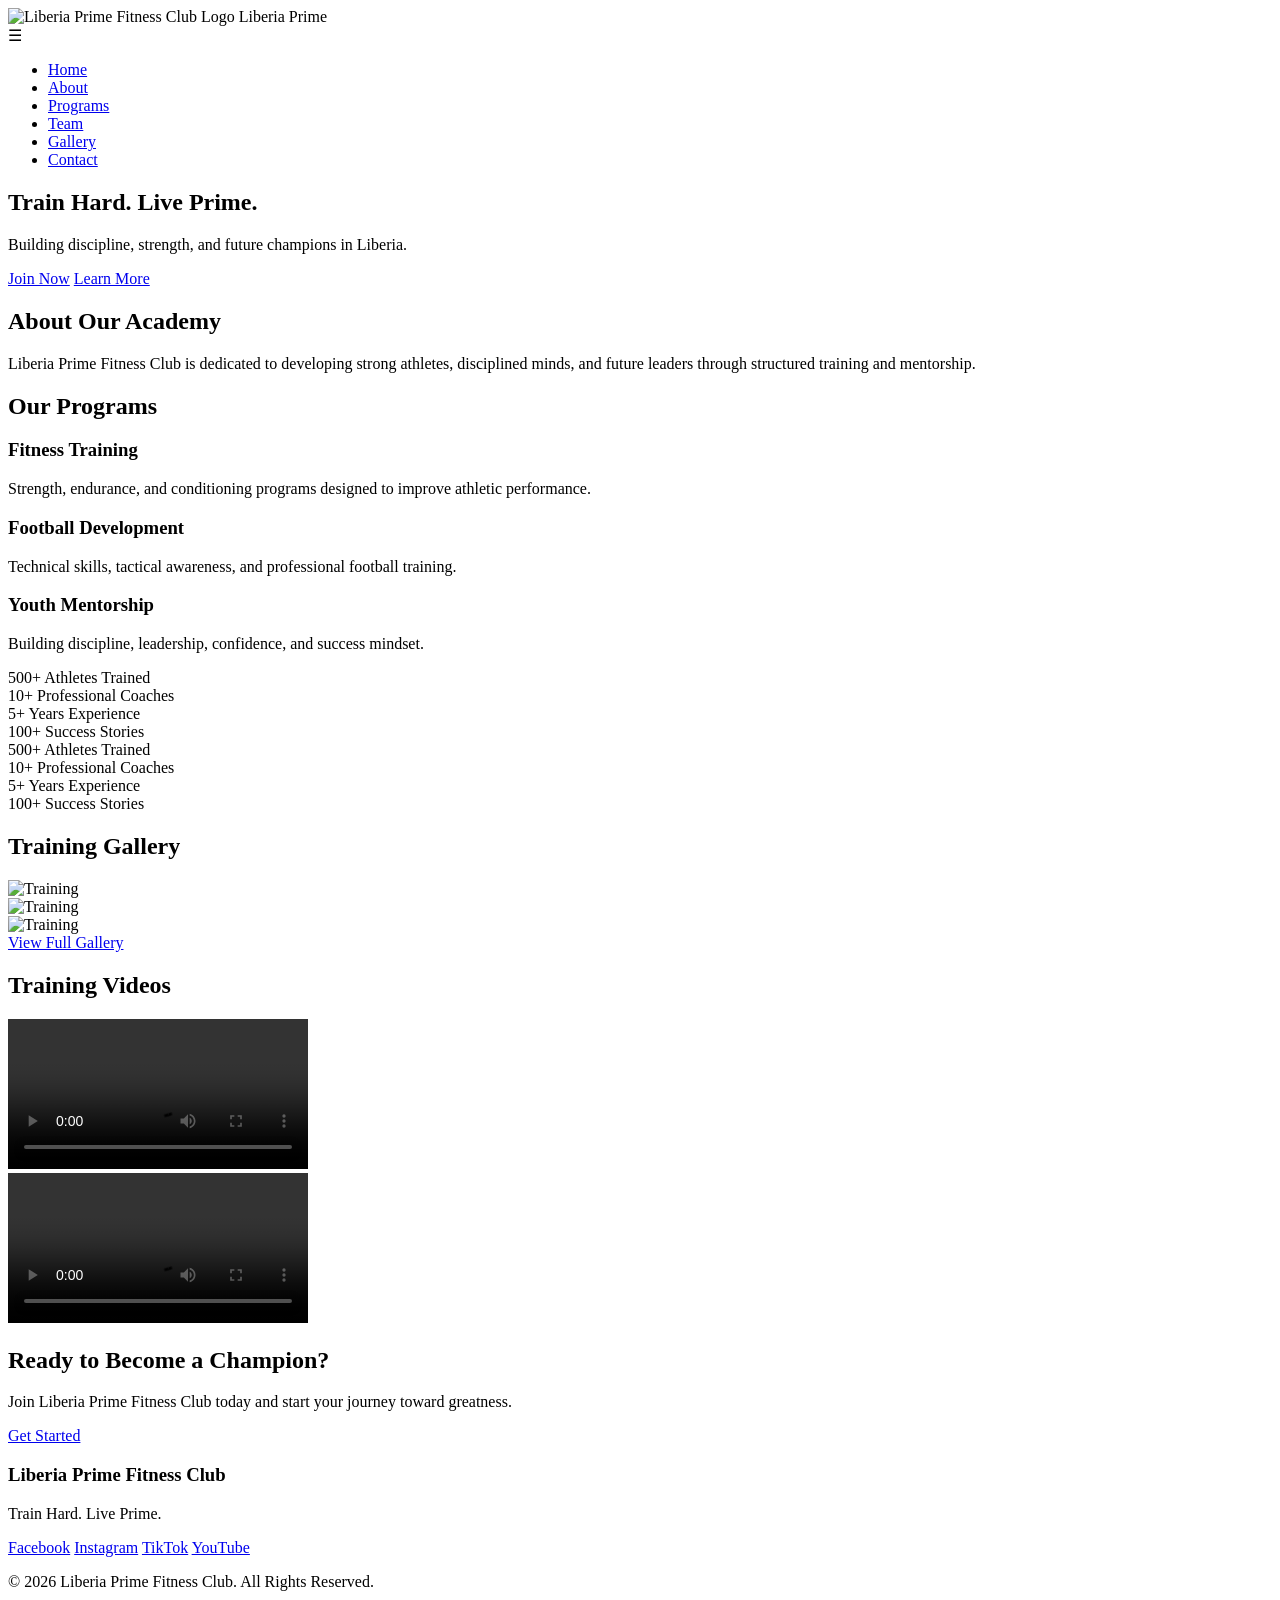
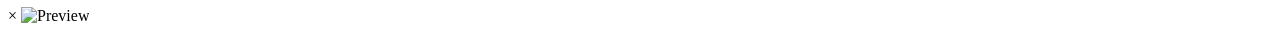
==== index.html @ 2d1aff64 "Add files via upload" ====
<!DOCTYPE html>
<html lang="en">

<head>
  <meta charset="UTF-8" />
  <meta name="viewport" content="width=device-width, initial-scale=1.0" />

  <meta name="description" content="Liberia Prime Fitness Club - Building discipline, strength, and future champions in Liberia." />

  <title>Liberia Prime Fitness Club</title>

  <link rel="stylesheet" href="css/style.css" />
</head>

<body>

  <!-- ================= NAVBAR ================= -->
  <header>
    <nav class="navbar">

      <div class="logo">
        <img src="assets/logo.png" alt="Liberia Prime Fitness Club Logo" />
        <span>Liberia Prime</span>
      </div>

      <div class="menu-toggle" id="menu-toggle">☰</div>

      <ul class="nav-links" id="nav-links">
        <li><a href="index.html" class="active">Home</a></li>
        <li><a href="pages/about.html">About</a></li>
        <li><a href="pages/services.html">Programs</a></li>
        <li><a href="pages/team.html">Team</a></li>
        <li><a href="pages/gallery.html">Gallery</a></li>
        <li><a href="pages/contact.html">Contact</a></li>
      </ul>

    </nav>
  </header>

  <!-- ================= HERO ================= -->
  <section class="hero">
    <div class="hero-content">
      <h1>Train Hard. Live Prime.</h1>
      <p>Building discipline, strength, and future champions in Liberia.</p>

      <div class="hero-buttons">
        <a href="pages/contact.html" class="btn">Join Now</a>
        <a href="pages/about.html" class="btn secondary">Learn More</a>
      </div>
    </div>
  </section>

  <!-- ================= ABOUT ================= -->
  <section class="about-preview">
    <h2>About Our Academy</h2>
    <p>
      Liberia Prime Fitness Club is dedicated to developing strong athletes,
      disciplined minds, and future leaders through structured training and mentorship.
    </p>
  </section>

  <!-- ================= PROGRAMS ================= -->
  <section class="programs">
    <h2>Our Programs</h2>

    <div class="program-cards">

      <div class="card">
        <h3>Fitness Training</h3>
        <p>Strength, endurance, and conditioning programs designed to improve athletic performance.</p>
      </div>

      <div class="card">
        <h3>Football Development</h3>
        <p>Technical skills, tactical awareness, and professional football training.</p>
      </div>

      <div class="card">
        <h3>Youth Mentorship</h3>
        <p>Building discipline, leadership, confidence, and success mindset.</p>
      </div>

    </div>
  </section>

  <!-- ================= STATS ================= -->
  <!-- ================= STATS TICKER ================= -->
<section class="stats-ticker">

  <div class="ticker-track">

    <div class="ticker-item">500+ Athletes Trained</div>
    <div class="ticker-item">10+ Professional Coaches</div>
    <div class="ticker-item">5+ Years Experience</div>
    <div class="ticker-item">100+ Success Stories</div>

    <!-- duplicate for smooth infinite loop -->
    <div class="ticker-item">500+ Athletes Trained</div>
    <div class="ticker-item">10+ Professional Coaches</div>
    <div class="ticker-item">5+ Years Experience</div>
    <div class="ticker-item">100+ Success Stories</div>

  </div>

</section>

  <!-- ================= GALLERY ================= -->
  <section class="programs">
    <h2>Training Gallery</h2>

    <div class="gallery-grid">

      <div class="gallery-item">
        <img src="images/gallery1.jpg" alt="Training" class="gallery-img">
      </div>

      <div class="gallery-item">
        <img src="images/gallery2.jpg" alt="Training" class="gallery-img">
      </div>

      <div class="gallery-item">
        <img src="images/gallery3.jpg" alt="Training" class="gallery-img">
      </div>

    </div>

    <div class="gallery-button">
      <a href="pages/gallery.html" class="btn">View Full Gallery</a>
    </div>
  </section>

  <!-- ================= VIDEOS ================= -->
  <section class="programs">
    <h2>Training Videos</h2>

    <div class="gallery-grid">

      <div class="gallery-item">
        <video controls>
          <source src="assets/videos/video1.mp4" type="video/mp4">
        </video>
      </div>

      <div class="gallery-item">
        <video controls>
          <source src="assets/videos/video2.mp4" type="video/mp4">
        </video>
      </div>

    </div>
  </section>

  <!-- ================= CTA ================= -->
  <section class="cta">
    <h2>Ready to Become a Champion?</h2>
    <p>Join Liberia Prime Fitness Club today and start your journey toward greatness.</p>
    <a href="pages/contact.html" class="btn">Get Started</a>
  </section>

  <!-- ================= FOOTER ================= -->
  <footer>
    <div class="footer-content">

      <h3>Liberia Prime Fitness Club</h3>
      <p>Train Hard. Live Prime.</p>

      <div class="social-links">
        <a href="https://www.facebook.com/share/1B4HfFReCf/?mibextid=wwXIfr">Facebook</a>
        <a href="https://www.instagram.com/don_mo_kromah?igsh=a2RydjZ1MHR4d3A3&utm_source=qr">Instagram</a>
        <a href="https://www.tiktok.com/@mohammed.kromah185?_r=1&_t=ZS-96oz0s4crQN">TikTok</a>
        <a href="#">YouTube</a>
      </div>

      <p class="footer-copy">
        &copy; 2026 Liberia Prime Fitness Club. All Rights Reserved.
      </p>

    </div>
  </footer>

  <!-- ================= LIGHTBOX ================= -->
  <div class="lightbox" id="lightbox">
    <span class="close-lightbox" id="close-lightbox">&times;</span>
    <img src="" id="lightbox-img" alt="Preview">
  </div>

  <script src="js/main.js"></script>

</body>
</html>
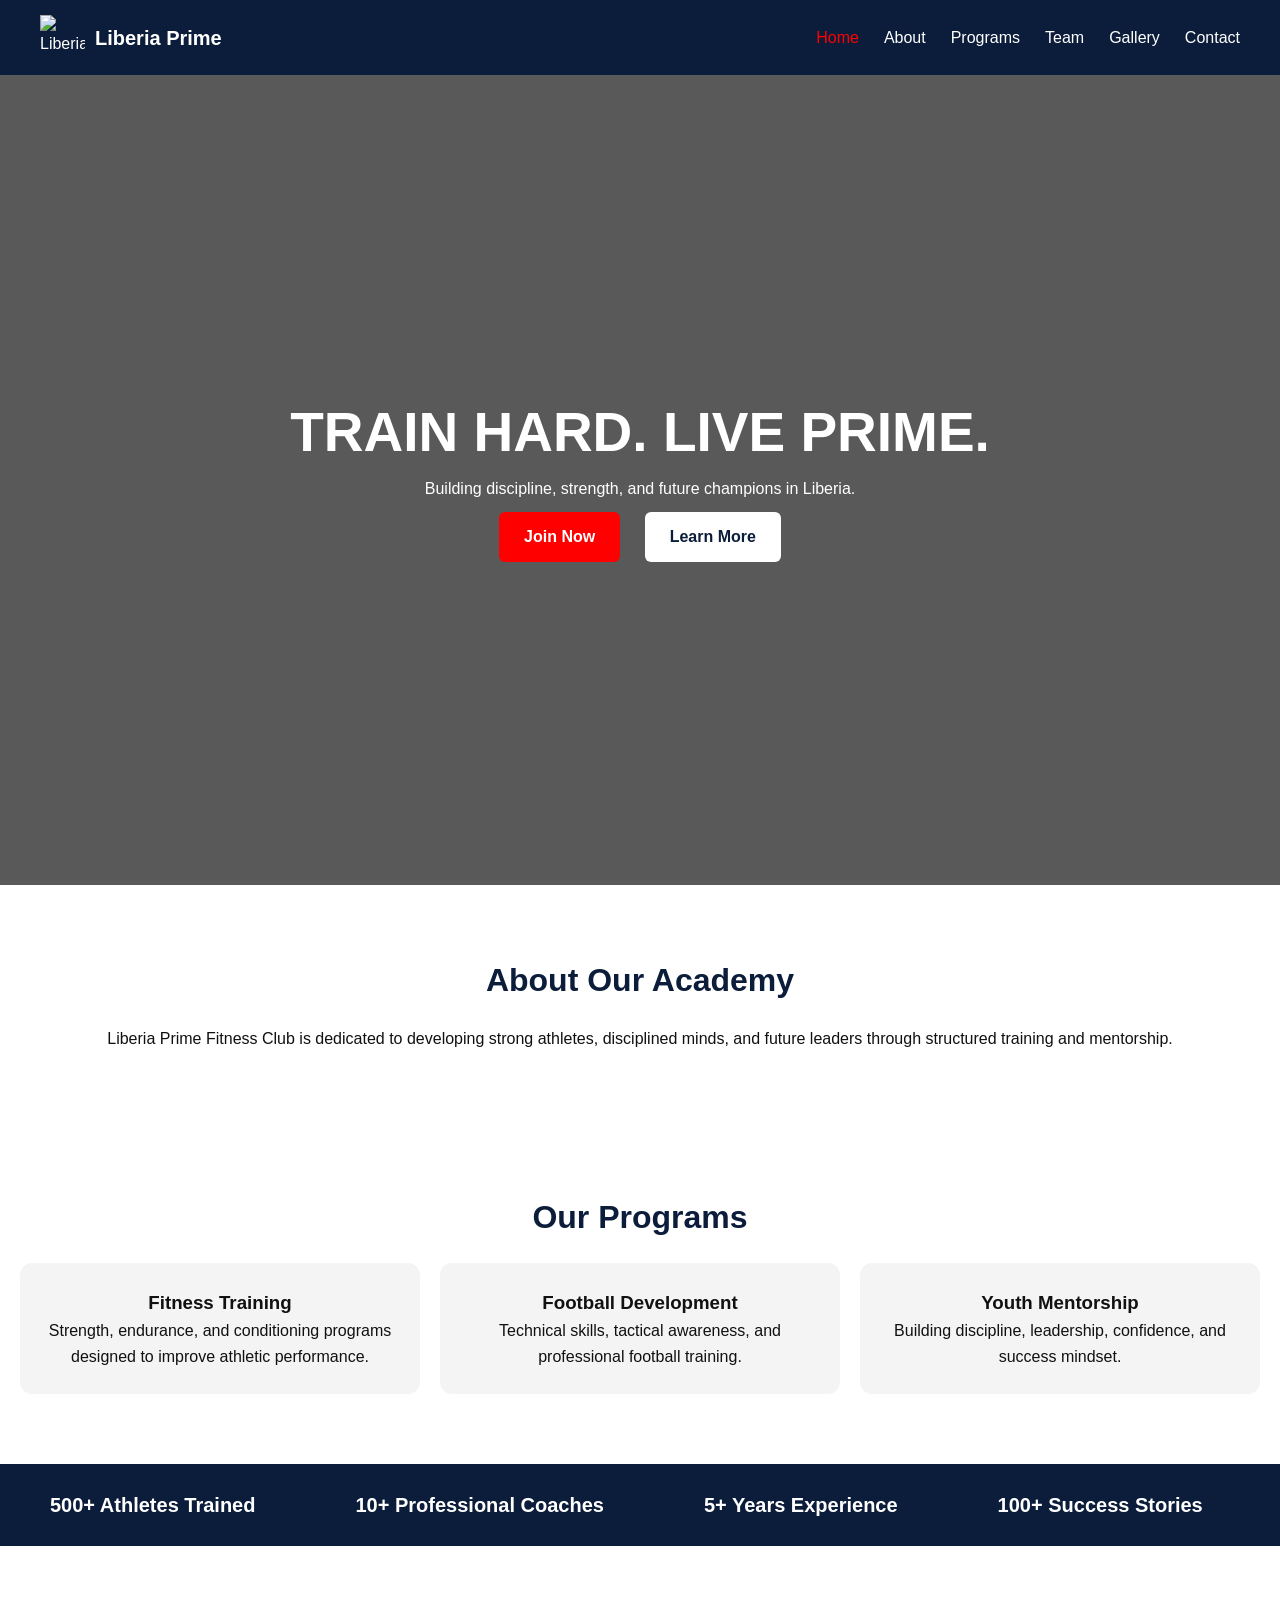
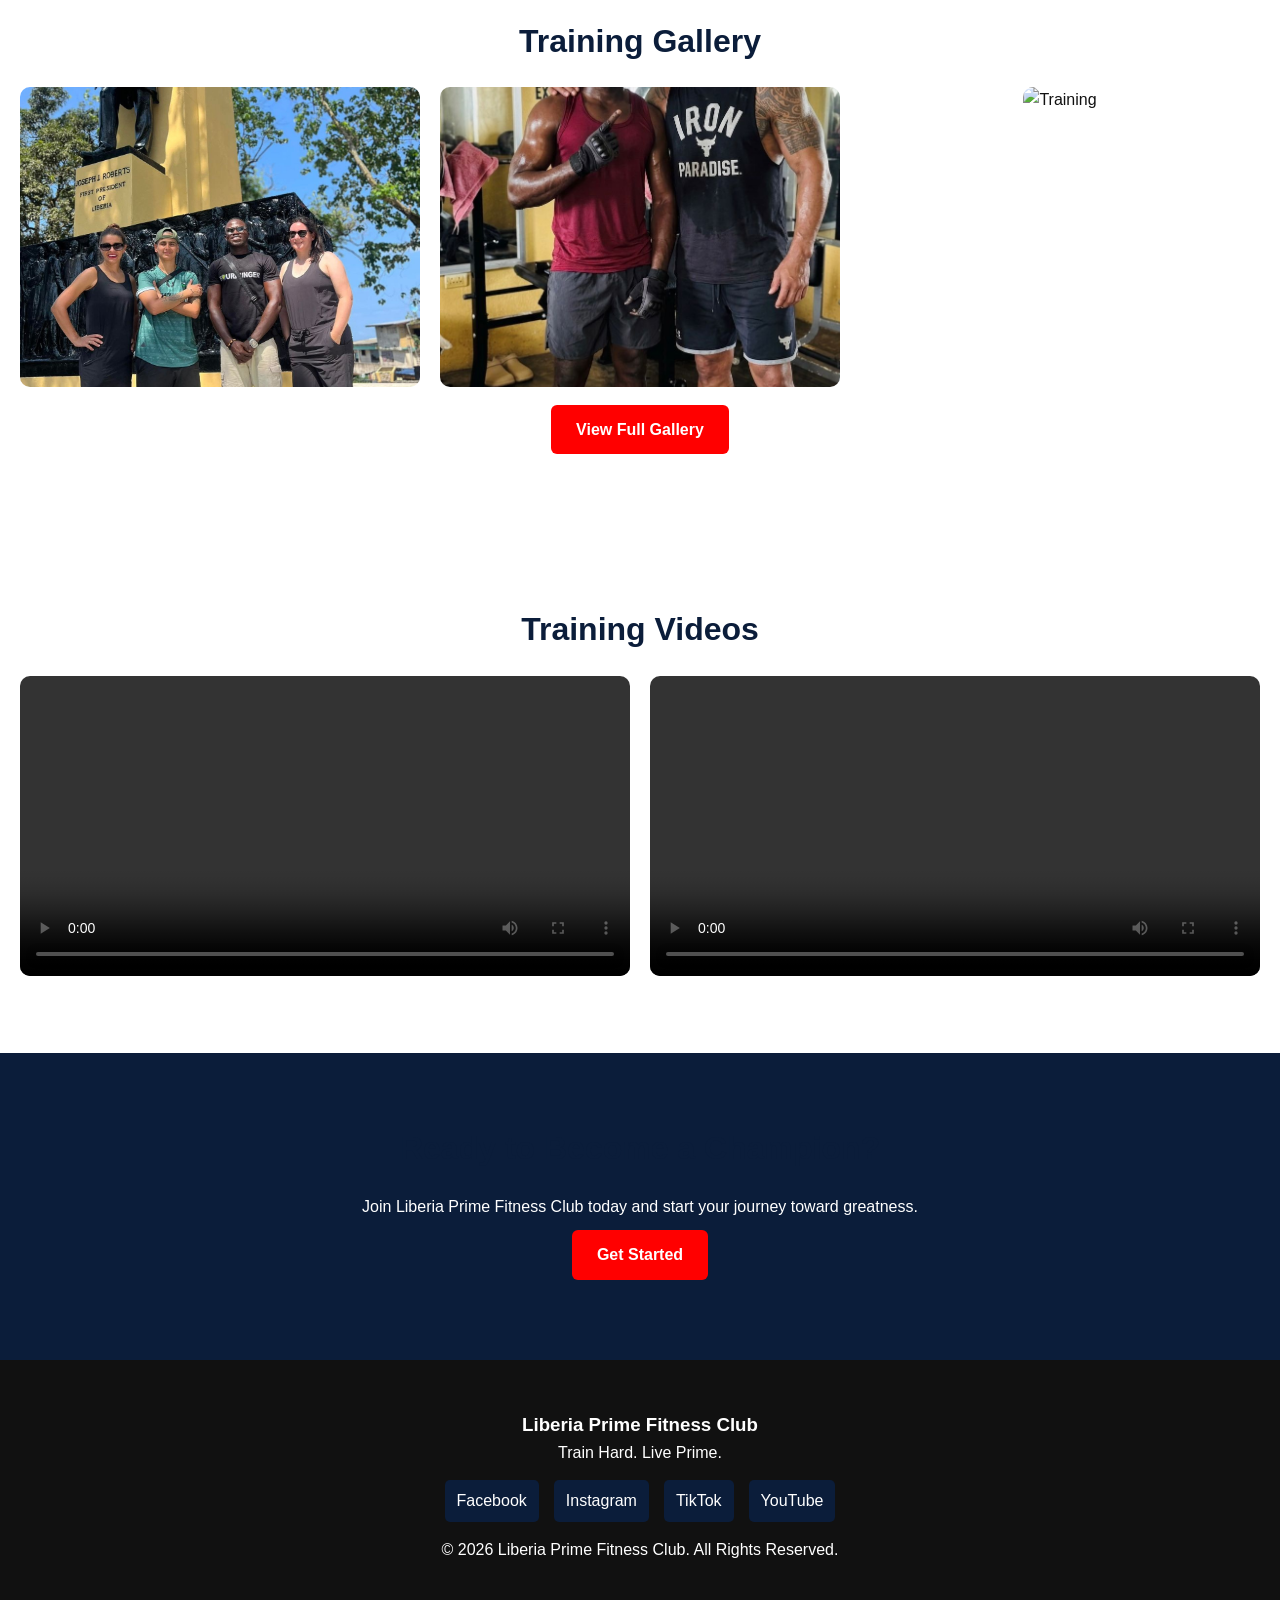
==== commit 26eb62ff: "Update index.html" ====
--- a/index.html
+++ b/index.html
@@ -9,7 +9,7 @@
 
   <title>Liberia Prime Fitness Club</title>
 
-  <link rel="stylesheet" href="css/style.css" />
+  <link rel="stylesheet" href="style.css" />
 </head>
 
 <body>
@@ -44,8 +44,8 @@
       <p>Building discipline, strength, and future champions in Liberia.</p>
 
       <div class="hero-buttons">
-        <a href="pages/contact.html" class="btn">Join Now</a>
-        <a href="pages/about.html" class="btn secondary">Learn More</a>
+        <a href="contact.html" class="btn">Join Now</a>
+        <a href="about.html" class="btn secondary">Learn More</a>
       </div>
     </div>
   </section>
@@ -111,11 +111,11 @@
     <div class="gallery-grid">
 
       <div class="gallery-item">
-        <img src="images/gallery1.jpg" alt="Training" class="gallery-img">
+        <img src="gallery1.jpg" alt="Training" class="gallery-img">
       </div>
 
       <div class="gallery-item">
-        <img src="images/gallery2.jpg" alt="Training" class="gallery-img">
+        <img src="gallery2.jpg" alt="Training" class="gallery-img">
       </div>
 
       <div class="gallery-item">
@@ -137,13 +137,13 @@
 
       <div class="gallery-item">
         <video controls>
-          <source src="assets/videos/video1.mp4" type="video/mp4">
+          <source src="video1.mp4" type="video/mp4">
         </video>
       </div>
 
       <div class="gallery-item">
         <video controls>
-          <source src="assets/videos/video2.mp4" type="video/mp4">
+          <source src="videos/video2.mp4" type="video/mp4">
         </video>
       </div>
 
@@ -187,4 +187,4 @@
   <script src="js/main.js"></script>
 
 </body>
-</html>+</html>
--- a/style.css
+++ b/style.css
@@ -0,0 +1,301 @@
+/* ================= RESET ================= */
+
+* {
+  margin: 0;
+  padding: 0;
+  box-sizing: border-box;
+  font-family: Arial, sans-serif;
+}
+
+html {
+  scroll-behavior: smooth;
+}
+
+body {
+  background: #fff;
+  color: #111;
+  overflow-x: hidden;
+  line-height: 1.6;
+}
+
+/* ================= NAVBAR ================= */
+
+.navbar {
+  display: flex;
+  justify-content: space-between;
+  align-items: center;
+  padding: 15px 40px;
+  background: #0b1d3a;
+  color: white;
+  position: sticky;
+  top: 0;
+  z-index: 1000;
+}
+
+.logo {
+  display: flex;
+  align-items: center;
+  gap: 10px;
+}
+
+.logo img {
+  width: 45px;
+  height: 45px;
+}
+
+.logo span {
+  font-size: 20px;
+  font-weight: bold;
+}
+
+/* ================= NAV LINKS ================= */
+
+.nav-links {
+  display: flex;
+  gap: 25px;
+  list-style: none;
+}
+
+.nav-links a {
+  color: white;
+  text-decoration: none;
+  font-weight: 500;
+}
+
+.nav-links a:hover,
+.nav-links a.active {
+  color: #ff0000;
+}
+
+/* ================= MOBILE MENU ================= */
+
+.menu-toggle {
+  display: none;
+  font-size: 28px;
+  cursor: pointer;
+}
+
+/* ================= HERO ================= */
+
+.hero {
+  height: 90vh;
+  display: flex;
+  align-items: center;
+  justify-content: center;
+  text-align: center;
+  color: white;
+  background: linear-gradient(rgba(0,0,0,0.65), rgba(0,0,0,0.65)),
+              url("../images/hero.jpeg") center/cover no-repeat;
+}
+
+.hero h1 {
+  font-size: 55px;
+  text-transform: uppercase;
+}
+
+/* ================= BUTTONS ================= */
+
+.btn {
+  display: inline-block;
+  padding: 12px 25px;
+  margin: 10px;
+  border-radius: 6px;
+  background: #ff0000;
+  color: white;
+  text-decoration: none;
+  font-weight: bold;
+}
+
+.btn:hover {
+  background: #cc0000;
+}
+
+.btn.secondary {
+  background: white;
+  color: #0b1d3a;
+}
+
+/* ================= SECTIONS ================= */
+
+section {
+  padding: 70px 20px;
+  text-align: center;
+}
+
+h2 {
+  font-size: 32px;
+  color: #0b1d3a;
+  margin-bottom: 20px;
+}
+
+/* ================= PROGRAM CARDS ================= */
+
+.program-cards {
+  display: grid;
+  grid-template-columns: repeat(auto-fit, minmax(260px, 1fr));
+  gap: 20px;
+}
+
+.card {
+  background: #f4f4f4;
+  padding: 25px;
+  border-radius: 12px;
+}
+
+/* ================= STATS TICKER (ANIMATED) ================= */
+
+.stats-ticker {
+  background: #0b1d3a;
+  overflow: hidden;
+  padding: 25px 0;
+  white-space: nowrap;
+}
+
+.ticker-track {
+  display: flex;
+  width: max-content;
+  animation: scrollLeft 12s linear infinite;
+}
+
+.ticker-item {
+  color: white;
+  font-size: 20px;
+  font-weight: bold;
+  padding: 0 50px;
+  white-space: nowrap;
+}
+
+/* animation */
+@keyframes scrollLeft {
+  0% {
+    transform: translateX(-50%);
+  }
+  100% {
+    transform: translateX(0%);
+  }
+}
+/* ================= GALLERY ================= */
+
+.gallery-grid {
+  display: grid;
+  grid-template-columns: repeat(auto-fit, minmax(260px, 1fr));
+  gap: 20px;
+}
+
+.gallery-item img,
+.gallery-item video {
+  width: 100%;
+  height: 300px;
+  object-fit: cover;
+  border-radius: 10px;
+}
+
+/* ================= CTA ================= */
+
+.cta {
+  background: #0b1d3a;
+  color: white;
+}
+
+/* ================= FOOTER FIX ================= */
+
+footer {
+  background: #111;
+  color: white;
+  padding: 50px 20px;
+  text-align: center;
+}
+
+.social-links {
+  display: flex;
+  justify-content: center;
+  gap: 15px;
+  flex-wrap: wrap;
+  margin: 15px 0;
+}
+
+.social-links a {
+  color: white;
+  background: #0b1d3a;
+  padding: 8px 12px;
+  border-radius: 5px;
+  text-decoration: none;
+}
+
+.social-links a:hover {
+  background: #ff0000;
+}
+
+/* ================= LIGHTBOX ================= */
+
+.lightbox {
+  position: fixed;
+  top: 0;
+  left: 0;
+  width: 100%;
+  height: 100%;
+  display: none;
+  justify-content: center;
+  align-items: center;
+  background: rgba(0,0,0,0.9);
+  z-index: 99999;
+}
+
+.lightbox img {
+  max-width: 90%;
+  max-height: 85%;
+}
+
+.close-lightbox {
+  position: absolute;
+  top: 20px;
+  right: 30px;
+  font-size: 40px;
+  color: white;
+  cursor: pointer;
+}
+
+/* ================= WHATSAPP ================= */
+
+.whatsapp-btn {
+  position: fixed;
+  bottom: 20px;
+  right: 20px;
+  background: #25d366;
+  width: 55px;
+  height: 55px;
+  border-radius: 50%;
+  display: flex;
+  justify-content: center;
+  align-items: center;
+  font-size: 26px;
+  color: white;
+}
+
+/* ================= RESPONSIVE ================= */
+
+@media (max-width: 768px) {
+
+  .menu-toggle {
+    display: block;
+  }
+
+  .nav-links {
+    display: none;
+    flex-direction: column;
+    background: #0b1d3a;
+    position: absolute;
+    top: 70px;
+    right: 0;
+    width: 220px;
+    padding: 20px;
+  }
+
+  .nav-links.active {
+    display: flex;
+  }
+
+  .hero h1 {
+    font-size: 35px;
+  }
+}
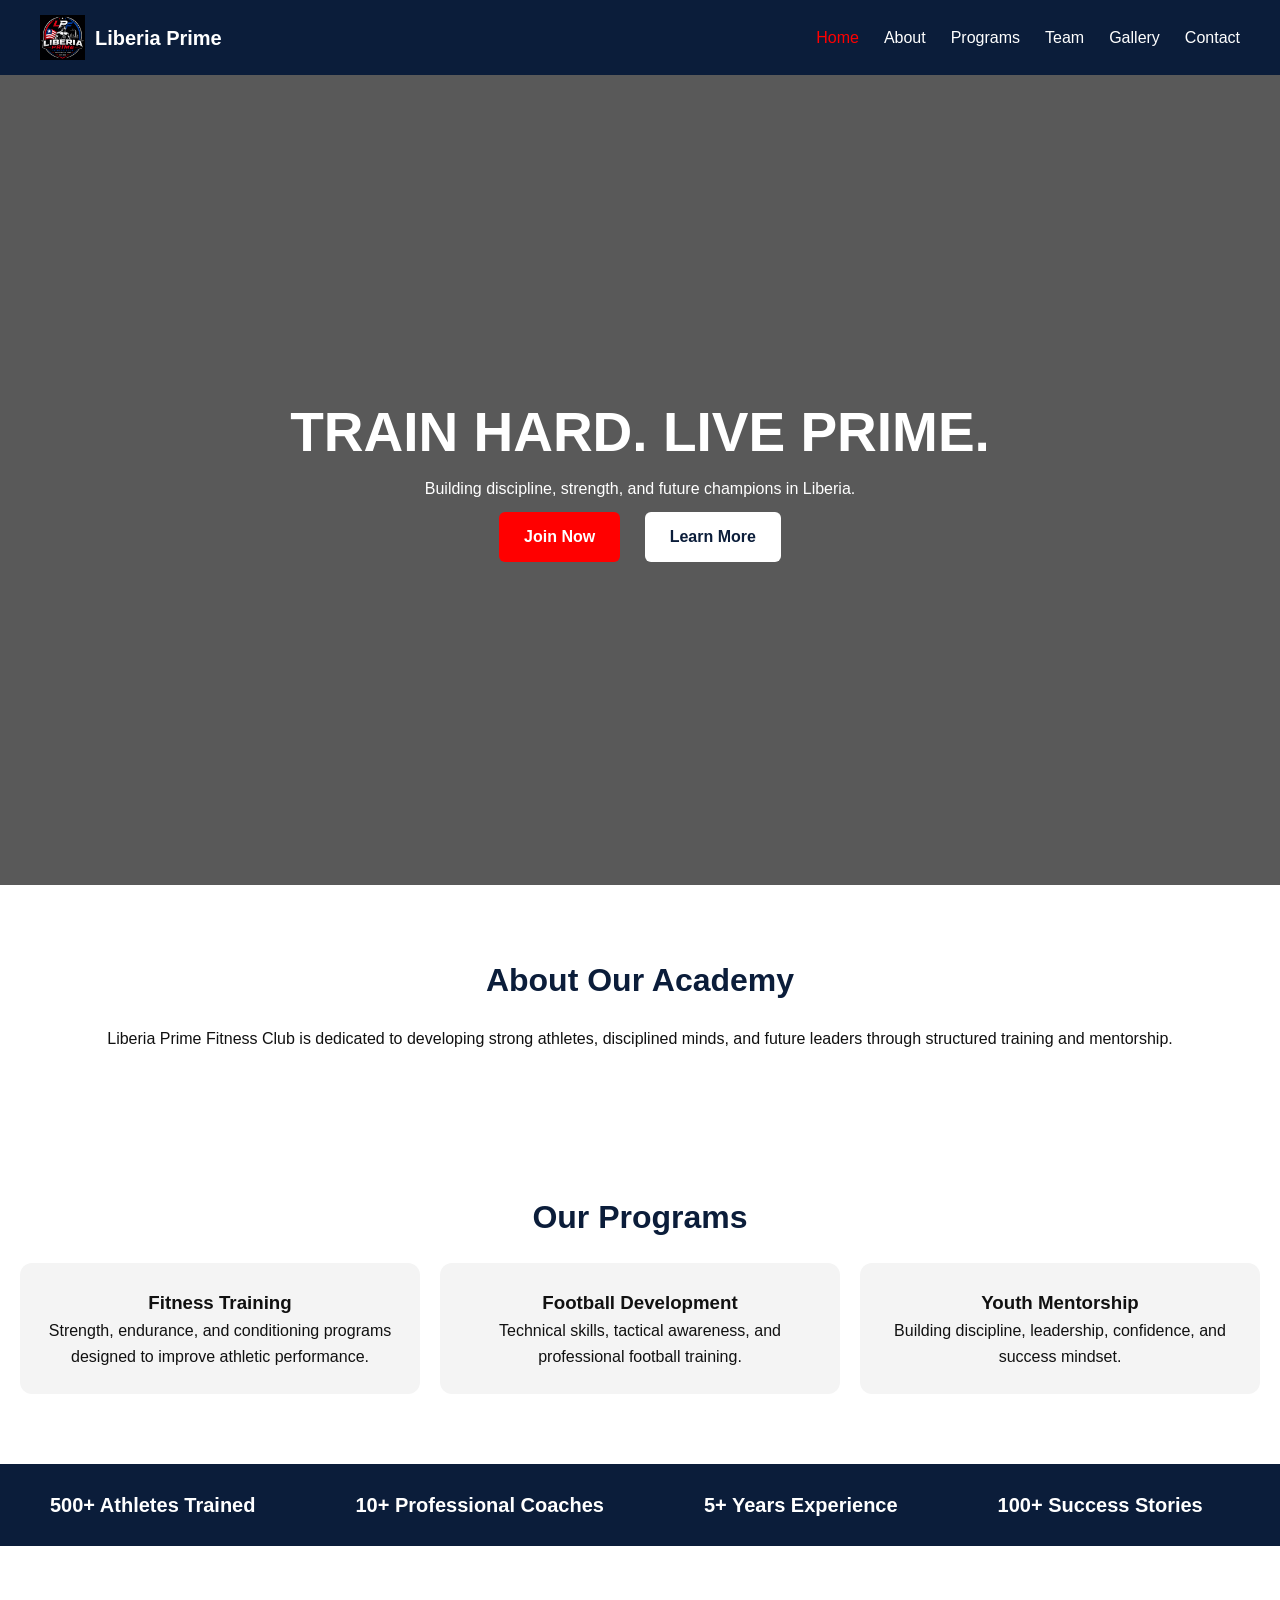
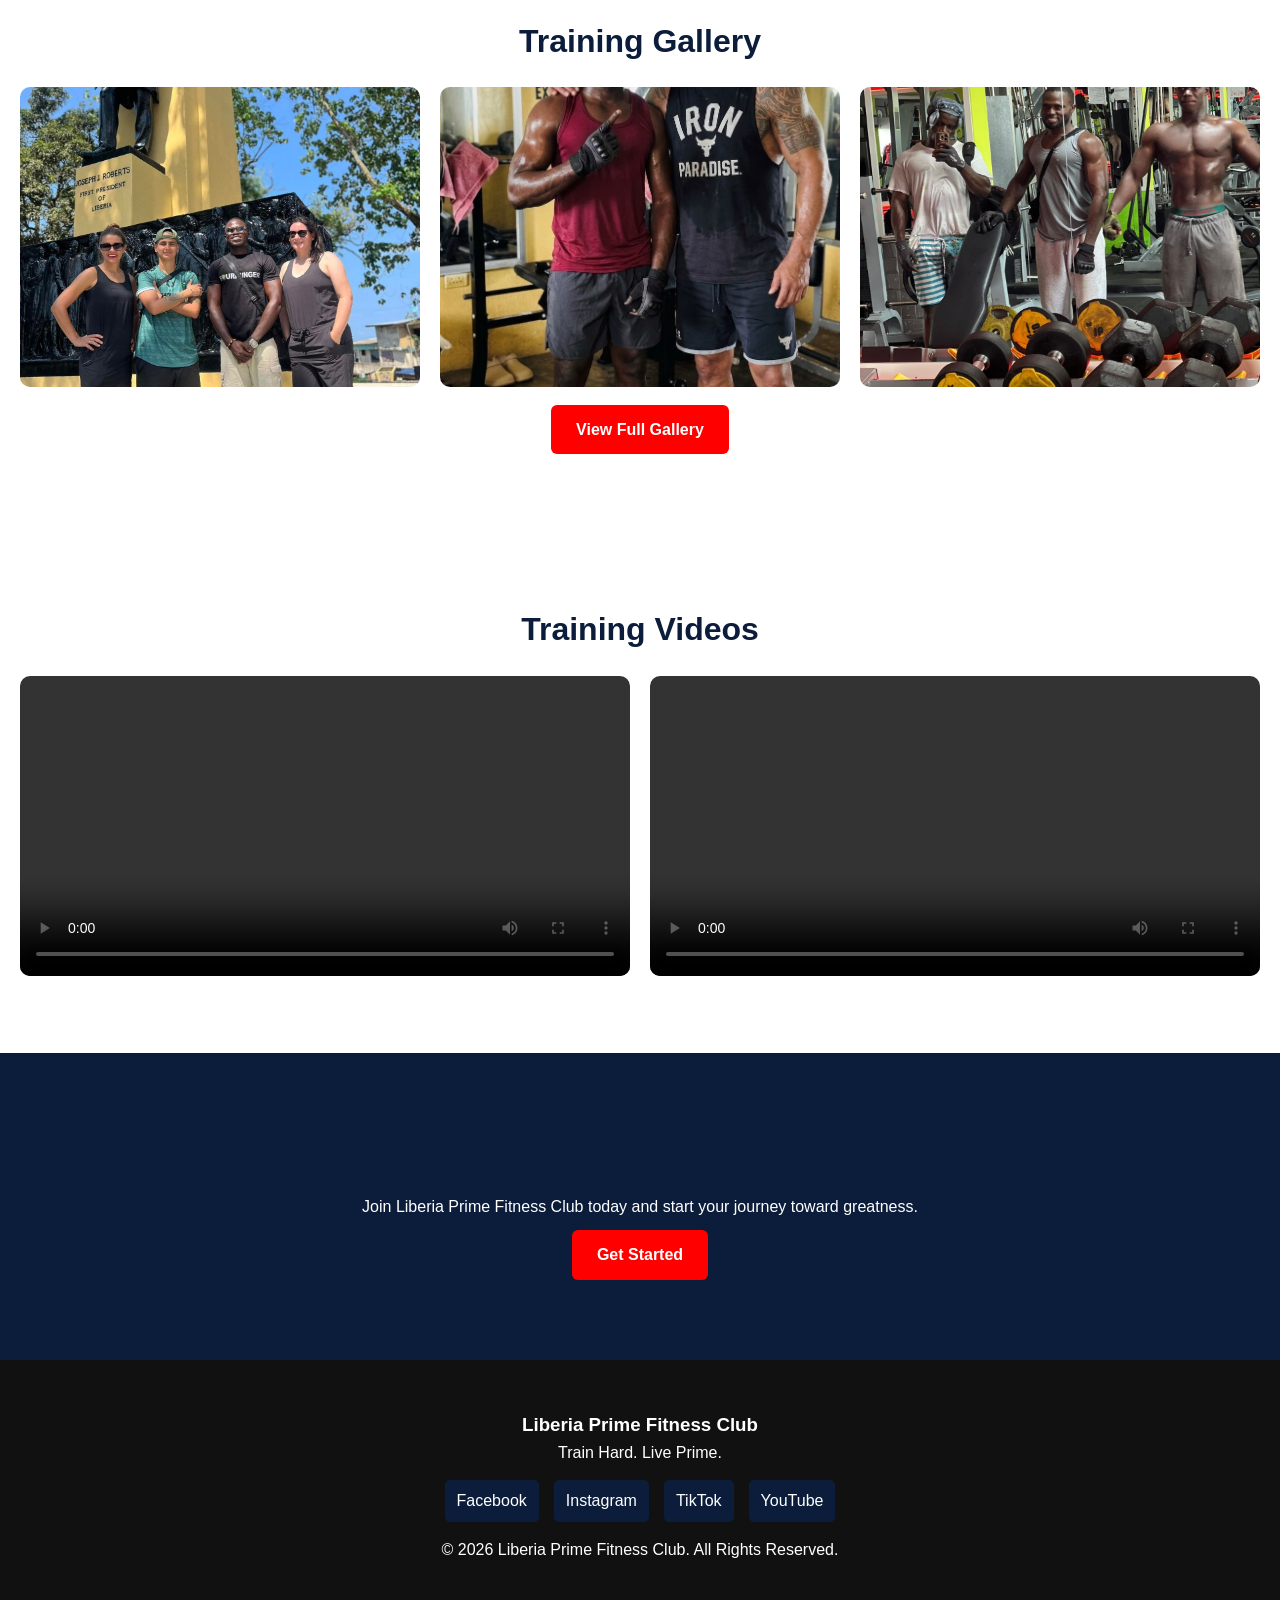
==== commit f983eba7: "Update index.html" ====
--- a/index.html
+++ b/index.html
@@ -19,7 +19,7 @@
     <nav class="navbar">
 
       <div class="logo">
-        <img src="assets/logo.png" alt="Liberia Prime Fitness Club Logo" />
+        <img src="logo.png" alt="Liberia Prime Fitness Club Logo" />
         <span>Liberia Prime</span>
       </div>
 
@@ -27,11 +27,11 @@
 
       <ul class="nav-links" id="nav-links">
         <li><a href="index.html" class="active">Home</a></li>
-        <li><a href="pages/about.html">About</a></li>
-        <li><a href="pages/services.html">Programs</a></li>
-        <li><a href="pages/team.html">Team</a></li>
-        <li><a href="pages/gallery.html">Gallery</a></li>
-        <li><a href="pages/contact.html">Contact</a></li>
+        <li><a href="about.html">About</a></li>
+        <li><a href="services.html">Programs</a></li>
+        <li><a href="team.html">Team</a></li>
+        <li><a href="gallery.html">Gallery</a></li>
+        <li><a href="contact.html">Contact</a></li>
       </ul>
 
     </nav>
@@ -119,13 +119,13 @@
       </div>
 
       <div class="gallery-item">
-        <img src="images/gallery3.jpg" alt="Training" class="gallery-img">
+        <img src="gallery3.jpg" alt="Training" class="gallery-img">
       </div>
 
     </div>
 
     <div class="gallery-button">
-      <a href="pages/gallery.html" class="btn">View Full Gallery</a>
+      <a href="gallery.html" class="btn">View Full Gallery</a>
     </div>
   </section>
 
@@ -143,7 +143,7 @@
 
       <div class="gallery-item">
         <video controls>
-          <source src="videos/video2.mp4" type="video/mp4">
+          <source src="video2.mp4" type="video/mp4">
         </video>
       </div>
 
